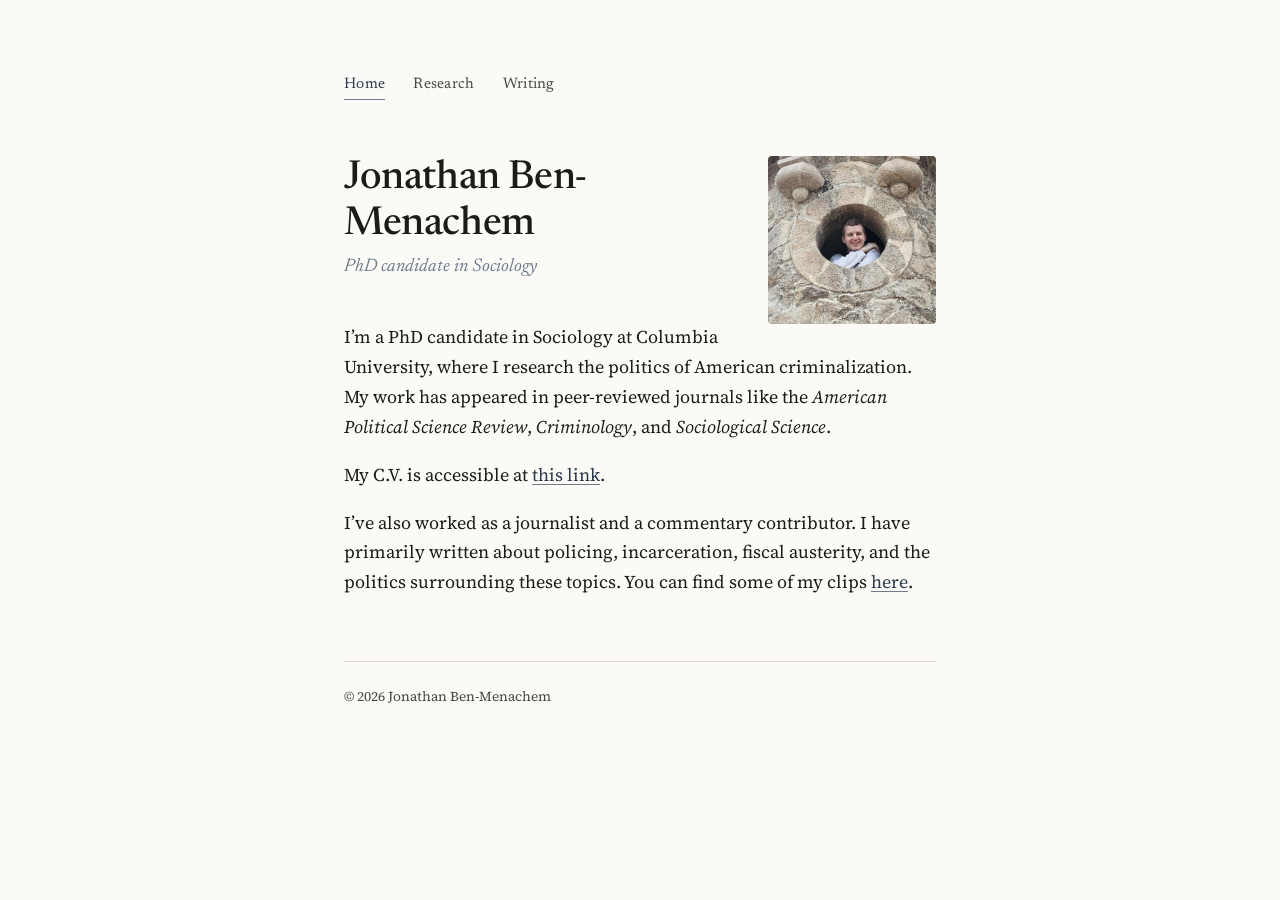
==== index.html @ d87fc88c "Move site files to repo root and fix asset filenames for GitHub Pages GitHub Pages requires index.ht" ====
<!DOCTYPE html>
<html lang="en">
<head>
<meta charset="UTF-8">
<meta name="viewport" content="width=device-width, initial-scale=1.0">
<title>Jonathan Ben-Menachem: sociology PhD candidate</title>
<meta name="description" content="Jonathan Ben-Menachem is a sociology PhD candidate who researches and writes about political economy and punishment.">
<link rel="stylesheet" href="style.css">
</head>
<body>
<div class="wrap">
  <nav>
    <a href="index.html" aria-current="page">Home</a>
    <a href="research.html">Research</a>
    <a href="writing.html">Writing</a>
  </nav>

  <img class="portrait" src="files/me.jpg" alt="Portrait of Jonathan Ben-Menachem">

  <h1>Jonathan Ben-Menachem</h1>
  <p class="subtitle">PhD candidate in Sociology</p>

  <p>I&rsquo;m a PhD candidate in Sociology at Columbia University, where I research the politics of American criminalization. My work has appeared in peer-reviewed journals like the <em>American Political Science Review</em>, <em>Criminology</em>, and <em>Sociological Science</em>.</p>

  <p>My C.V. is accessible at <a href="files/cv.pdf">this link</a>.</p>

  <p>I&rsquo;ve also worked as a journalist and a commentary contributor. I have primarily written about policing, incarceration, fiscal austerity, and the politics surrounding these topics. You can find some of my clips <a href="writing.html">here</a>.</p>

  <footer>&copy; 2026 Jonathan Ben-Menachem</footer>
</div>
</body>
</html>
---- style.css ----
@import url('https://fonts.googleapis.com/css2?family=Newsreader:ital,opsz,wght@0,6..72,400;0,6..72,500;1,6..72,400&family=Source+Serif+4:ital,wght@0,400;0,600;1,400&display=swap');

:root {
  --bg: #FBFAF7;
  --ink: #1C1B19;
  --ink-soft: #4A4842;
  --accent: #2B3A4A;
  --accent-soft: #6E7C8C;
  --rule: #DEDAD1;
  --max-w: 640px;
}

* { box-sizing: border-box; }

html { -webkit-text-size-adjust: 100%; }

body {
  margin: 0;
  background: var(--bg);
  color: var(--ink);
  font-family: 'Source Serif 4', Georgia, serif;
  font-size: 18px;
  line-height: 1.65;
  -webkit-font-smoothing: antialiased;
}

.wrap {
  max-width: var(--max-w);
  margin: 0 auto;
  padding: 4.5rem 1.5rem 5rem;
}

nav {
  display: flex;
  gap: 1.75rem;
  margin-bottom: 3.5rem;
  font-family: 'Newsreader', serif;
  font-size: 0.95rem;
  letter-spacing: 0.02em;
}

nav a {
  color: var(--ink-soft);
  text-decoration: none;
  border-bottom: 1px solid transparent;
  padding-bottom: 2px;
  transition: border-color 0.15s ease, color 0.15s ease;
}

nav a:hover, nav a[aria-current="page"] {
  color: var(--accent);
  border-color: var(--accent-soft);
}

h1 {
  font-family: 'Newsreader', serif;
  font-weight: 500;
  font-size: 2.5rem;
  line-height: 1.15;
  margin: 0 0 0.25rem;
  letter-spacing: -0.01em;
}

.subtitle {
  font-family: 'Newsreader', serif;
  font-style: italic;
  color: var(--accent-soft);
  font-size: 1.15rem;
  margin: 0 0 2.5rem;
}

h2 {
  font-family: 'Newsreader', serif;
  font-weight: 500;
  font-size: 1.3rem;
  margin: 2.75rem 0 1rem;
  padding-bottom: 0.5rem;
  border-bottom: 1px solid var(--rule);
}

h2:first-of-type { margin-top: 0; }

p { margin: 0 0 1.15rem; }

a {
  color: var(--accent);
  text-decoration-color: var(--accent-soft);
  text-underline-offset: 3px;
}

a:hover { color: var(--accent-soft); }

.portrait {
  width: 168px;
  height: 168px;
  border-radius: 4px;
  object-fit: cover;
  float: right;
  margin: 0 0 1rem 1.75rem;
  filter: grayscale(15%);
}

.pub-list, .clip-list {
  list-style: none;
  margin: 0;
  padding: 0;
  counter-reset: pub;
}

.pub-list li {
  counter-increment: pub;
  display: flex;
  gap: 0.9rem;
  padding: 0.85rem 0;
  border-bottom: 1px solid var(--rule);
}

.pub-list li:first-child { padding-top: 0; }

.pub-list .num {
  font-family: 'Newsreader', serif;
  color: var(--accent-soft);
  font-variant-numeric: tabular-nums;
  min-width: 1.4rem;
  flex-shrink: 0;
}

.pub-venue { font-style: italic; }

.pub-meta { color: var(--ink-soft); font-size: 0.95rem; }

.clip-list {
  margin: 0 0 1.75rem;
}

.clip-list li {
  padding: 0.55rem 0;
  border-bottom: 1px solid var(--rule);
}

.clip-list li:first-child { padding-top: 0; }

.clip-meta {
  color: var(--accent-soft);
  font-size: 0.9rem;
}

.note {
  font-size: 0.92rem;
  color: var(--ink-soft);
  margin-top: 0.3rem;
}

footer {
  margin-top: 4rem;
  padding-top: 1.5rem;
  border-top: 1px solid var(--rule);
  color: var(--ink-soft);
  font-size: 0.85rem;
}

@media (max-width: 480px) {
  body { font-size: 17px; }
  h1 { font-size: 2rem; }
  .portrait { width: 120px; height: 120px; margin-left: 1.1rem; }
  .wrap { padding: 3rem 1.25rem 4rem; }
}
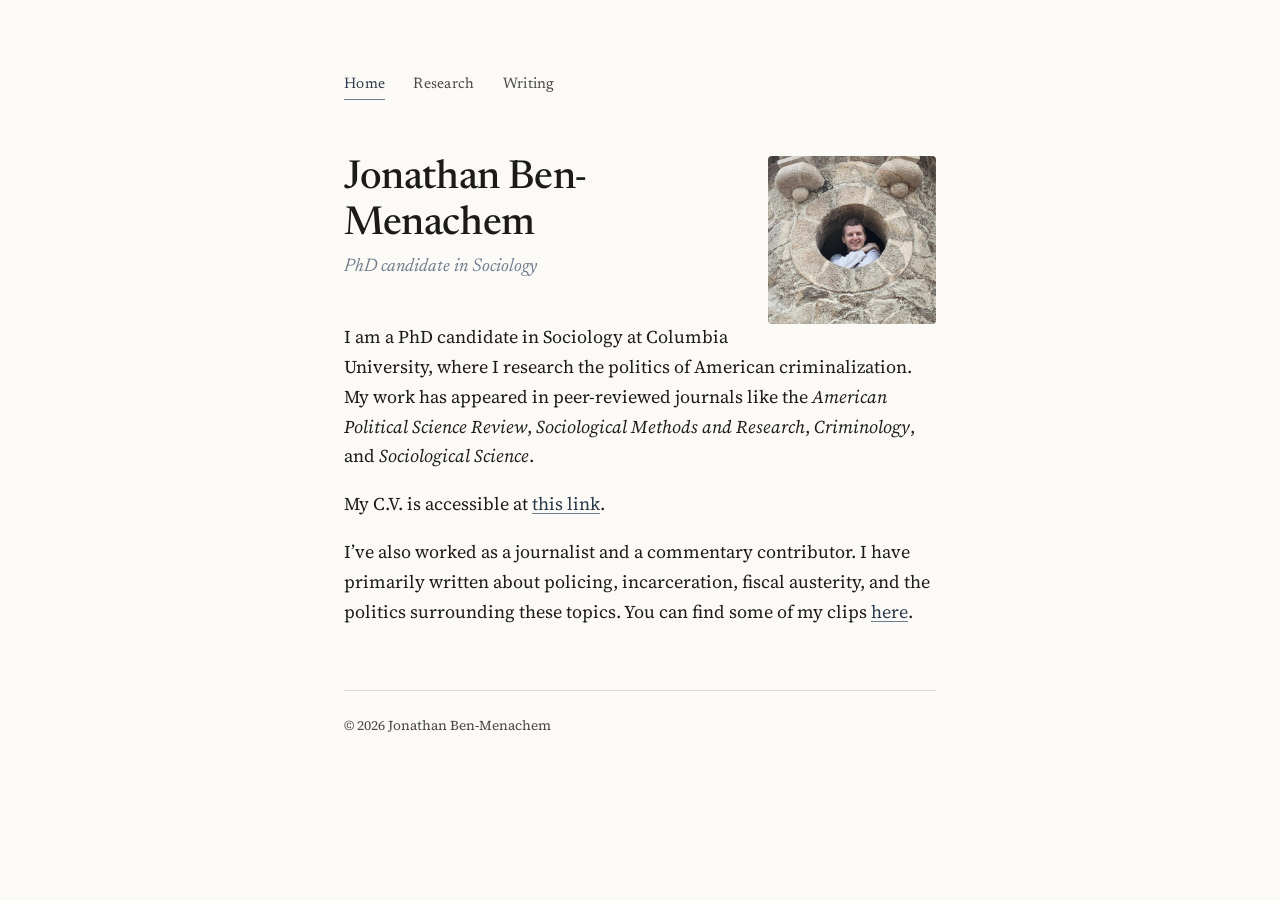
==== commit ae0ef6f4: "asdf asdf" ====
--- a/index.html
+++ b/index.html
@@ -20,7 +20,7 @@
   <h1>Jonathan Ben-Menachem</h1>
   <p class="subtitle">PhD candidate in Sociology</p>
 
-  <p>I&rsquo;m a PhD candidate in Sociology at Columbia University, where I research the politics of American criminalization. My work has appeared in peer-reviewed journals like the <em>American Political Science Review</em>, <em>Criminology</em>, and <em>Sociological Science</em>.</p>
+  <p>I am a PhD candidate in Sociology at Columbia University, where I research the politics of American criminalization. My work has appeared in peer-reviewed journals like the <em>American Political Science Review</em>, <em>Sociological Methods and Research</em>, <em>Criminology</em>, and <em>Sociological Science</em>.</p>
 
   <p>My C.V. is accessible at <a href="files/cv.pdf">this link</a>.</p>
 
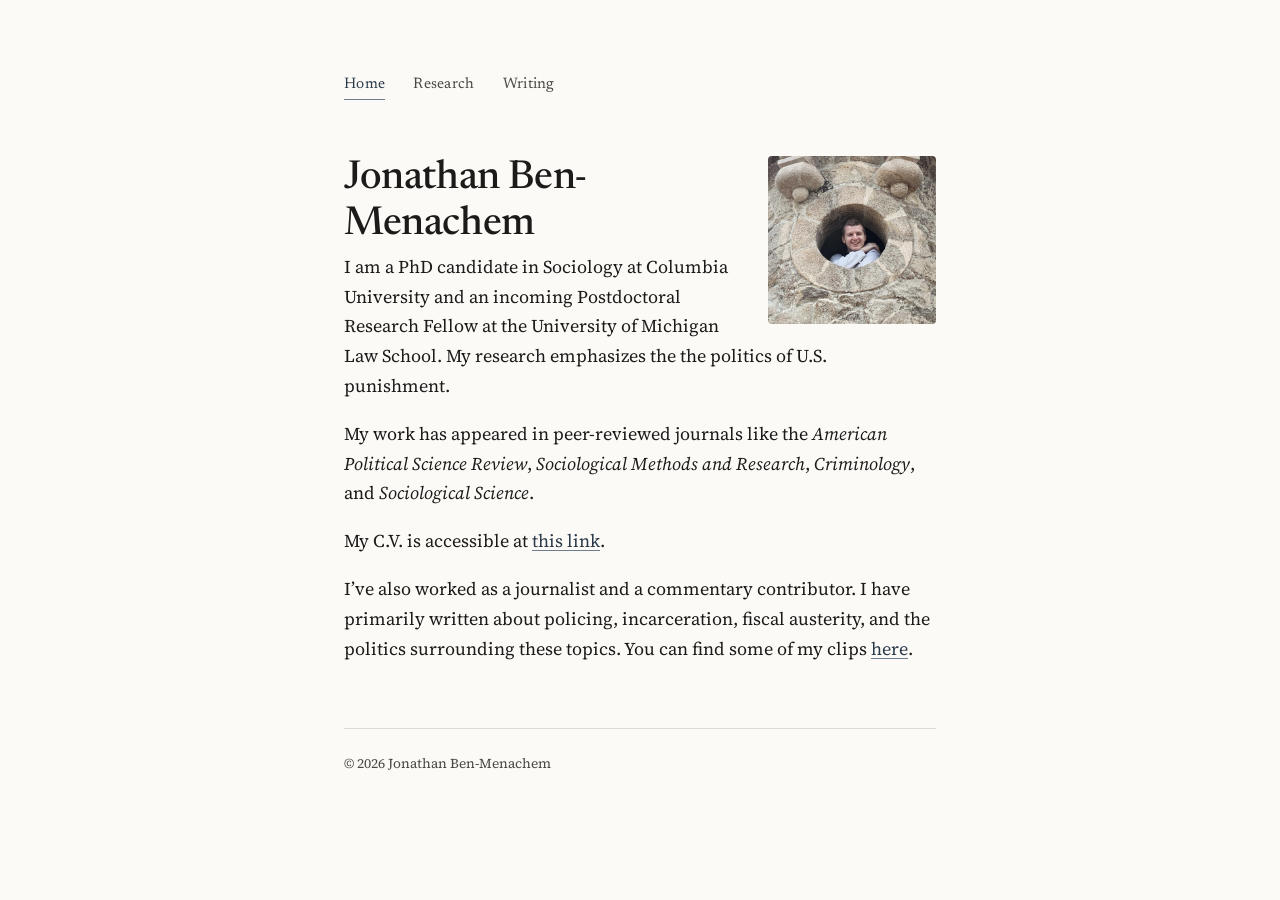
==== commit 8153d967: "asfd asdf" ====
--- a/index.html
+++ b/index.html
@@ -4,7 +4,7 @@
 <meta charset="UTF-8">
 <meta name="viewport" content="width=device-width, initial-scale=1.0">
 <title>Jonathan Ben-Menachem: sociology PhD candidate</title>
-<meta name="description" content="Jonathan Ben-Menachem is a sociology PhD candidate who researches and writes about political economy and punishment.">
+<meta name="description" content="Jonathan Ben-Menachem is a sociologist who researches punishment, law, and politics.">
 <link rel="stylesheet" href="style.css">
 </head>
 <body>
@@ -18,9 +18,10 @@
   <img class="portrait" src="files/me.jpg" alt="Portrait of Jonathan Ben-Menachem">
 
   <h1>Jonathan Ben-Menachem</h1>
-  <p class="subtitle">PhD candidate in Sociology</p>
 
-  <p>I am a PhD candidate in Sociology at Columbia University, where I research the politics of American criminalization. My work has appeared in peer-reviewed journals like the <em>American Political Science Review</em>, <em>Sociological Methods and Research</em>, <em>Criminology</em>, and <em>Sociological Science</em>.</p>
+  <p>I am a PhD candidate in Sociology at Columbia University and an incoming Postdoctoral Research Fellow at the University of Michigan Law School. My research emphasizes the the politics of U.S. punishment. </p>
+    
+  <p>My work has appeared in peer-reviewed journals like the <em>American Political Science Review</em>, <em>Sociological Methods and Research</em>, <em>Criminology</em>, and <em>Sociological Science</em>.</p>
 
   <p>My C.V. is accessible at <a href="files/cv.pdf">this link</a>.</p>
 
@@ -28,5 +29,7 @@
 
   <footer>&copy; 2026 Jonathan Ben-Menachem</footer>
 </div>
+<script data-goatcounter="https://jbenmenachem.goatcounter.com/count"
+        async src="//gc.zgo.at/count.js"></script>
 </body>
 </html>
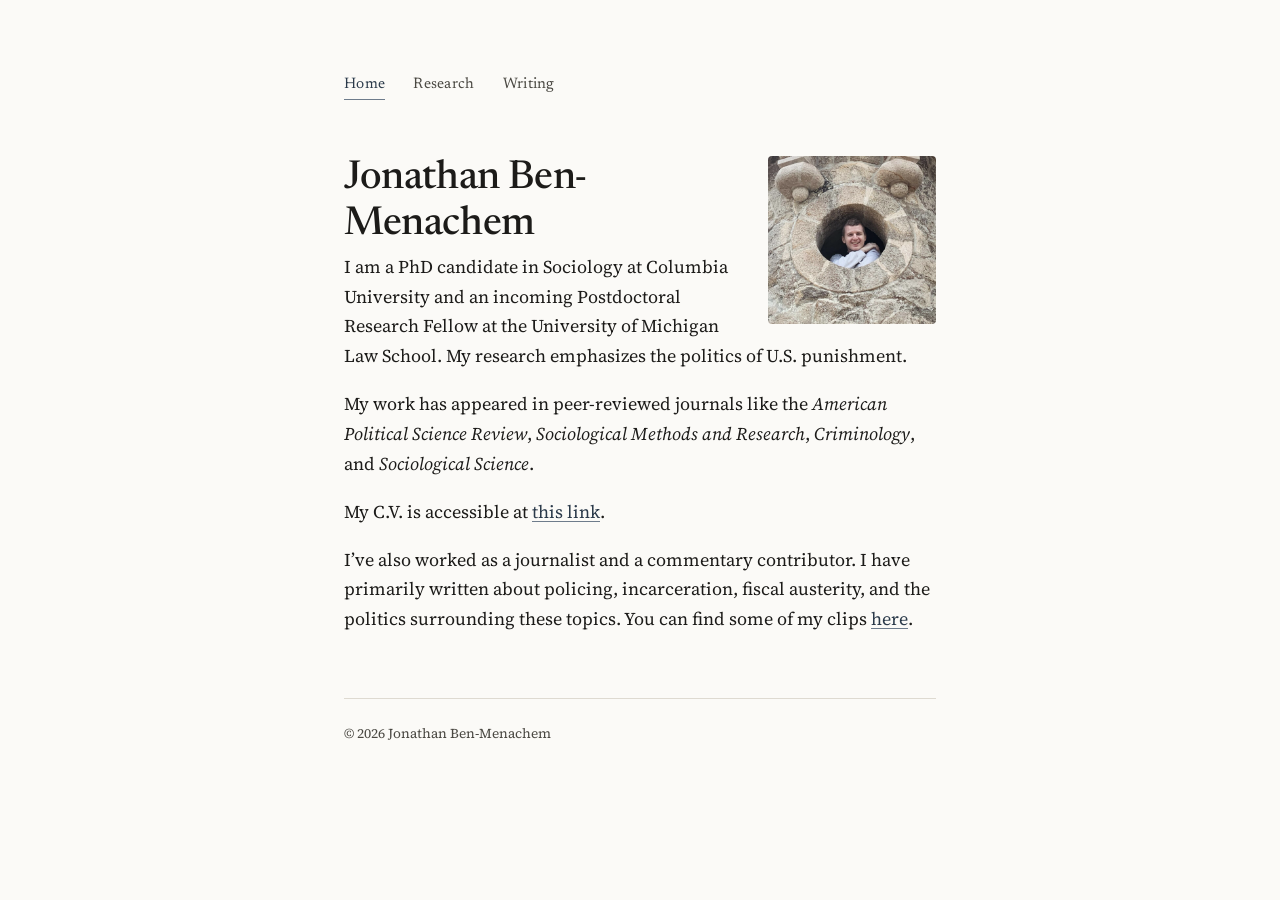
==== commit 1e3214de: "asdf asdf" ====
--- a/index.html
+++ b/index.html
@@ -19,7 +19,7 @@
 
   <h1>Jonathan Ben-Menachem</h1>
 
-  <p>I am a PhD candidate in Sociology at Columbia University and an incoming Postdoctoral Research Fellow at the University of Michigan Law School. My research emphasizes the the politics of U.S. punishment. </p>
+  <p>I am a PhD candidate in Sociology at Columbia University and an incoming Postdoctoral Research Fellow at the University of Michigan Law School. My research emphasizes the politics of U.S. punishment. </p>
     
   <p>My work has appeared in peer-reviewed journals like the <em>American Political Science Review</em>, <em>Sociological Methods and Research</em>, <em>Criminology</em>, and <em>Sociological Science</em>.</p>
 
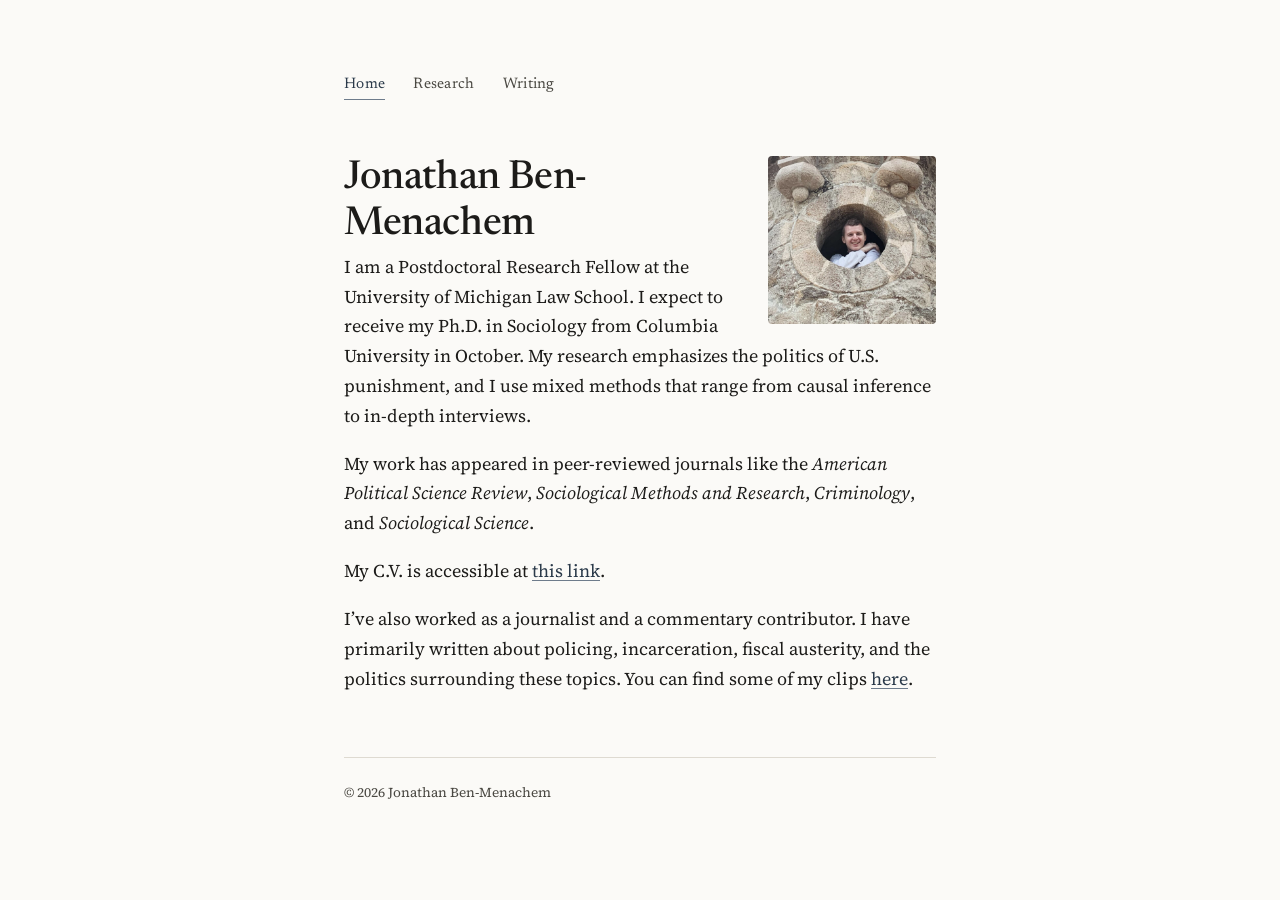
==== commit 6fd10089: "asfd asdf" ====
--- a/index.html
+++ b/index.html
@@ -19,7 +19,7 @@
 
   <h1>Jonathan Ben-Menachem</h1>
 
-  <p>I am a PhD candidate in Sociology at Columbia University and an incoming Postdoctoral Research Fellow at the University of Michigan Law School. My research emphasizes the politics of U.S. punishment. </p>
+  <p>I am a Postdoctoral Research Fellow at the University of Michigan Law School. I expect to receive my Ph.D. in Sociology from Columbia University in October. My research emphasizes the politics of U.S. punishment, and I use mixed methods that range from causal inference to in-depth interviews. </p>
     
   <p>My work has appeared in peer-reviewed journals like the <em>American Political Science Review</em>, <em>Sociological Methods and Research</em>, <em>Criminology</em>, and <em>Sociological Science</em>.</p>
 
